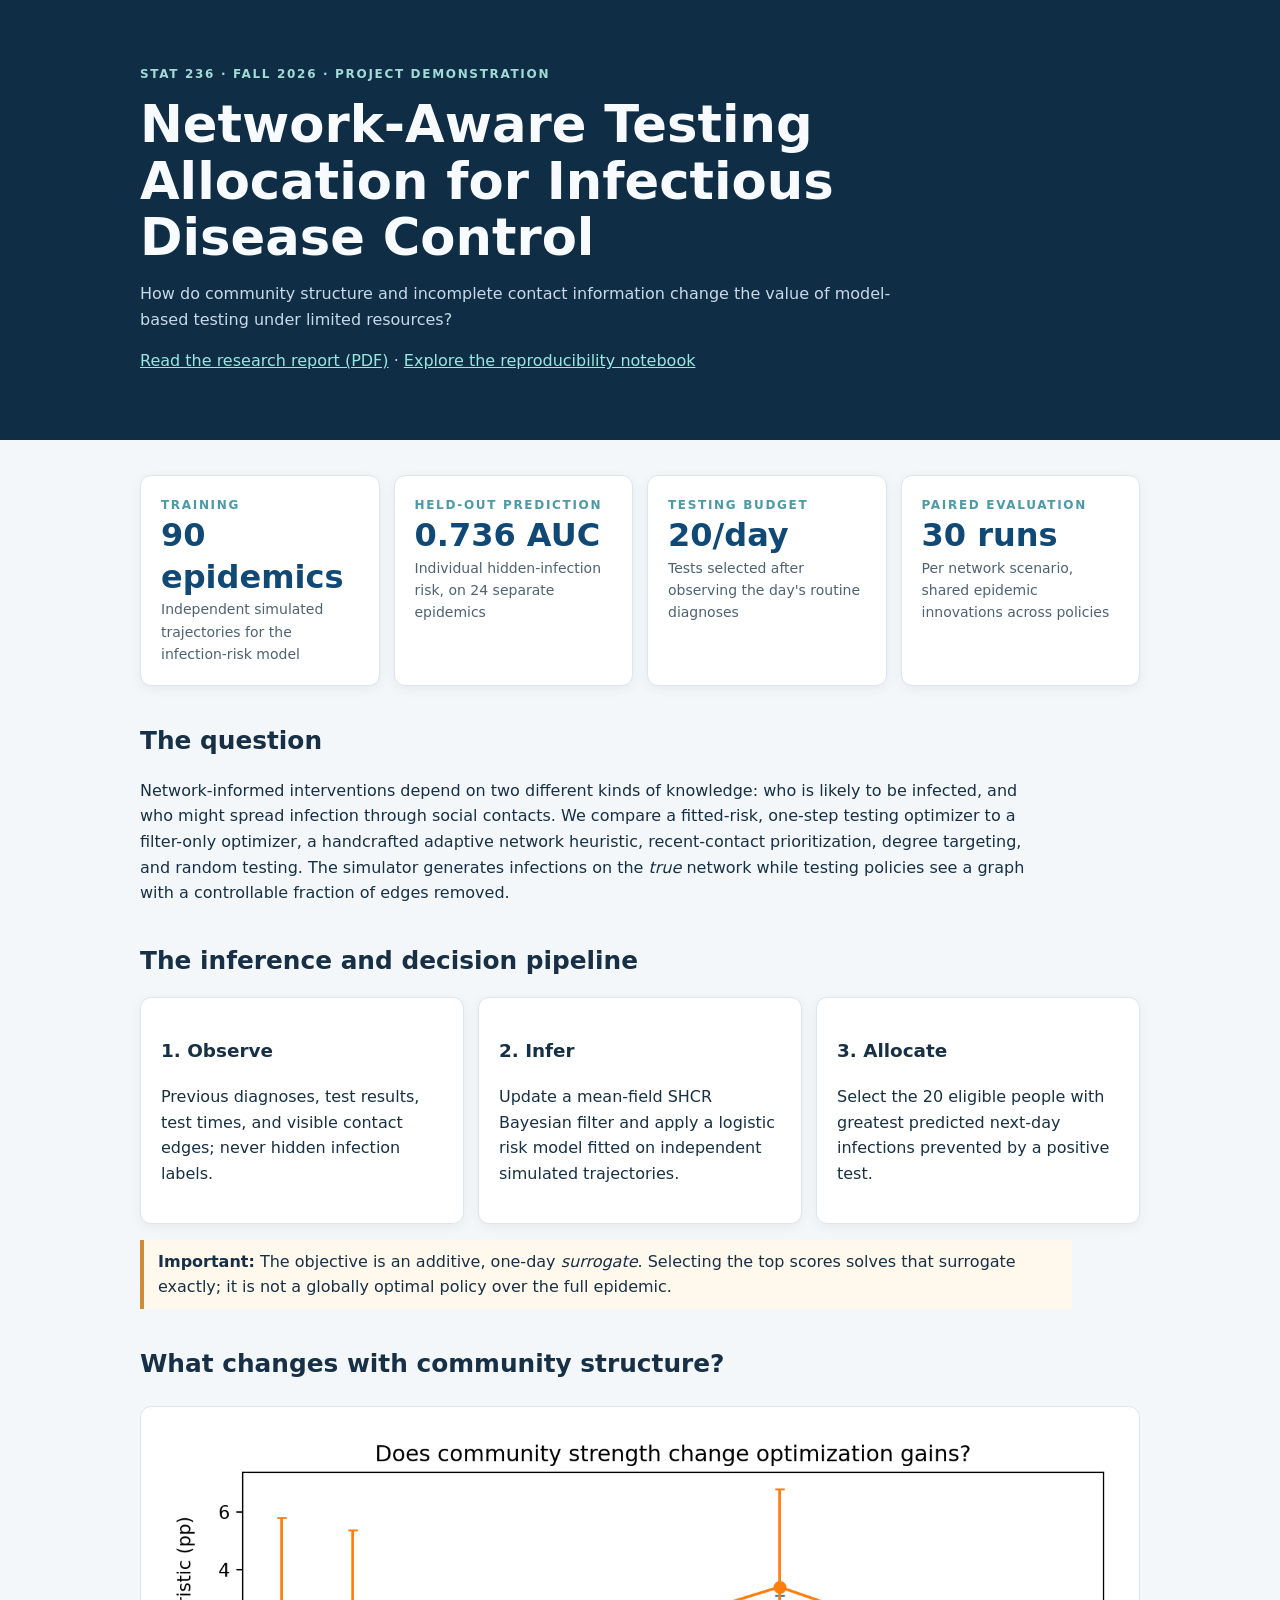
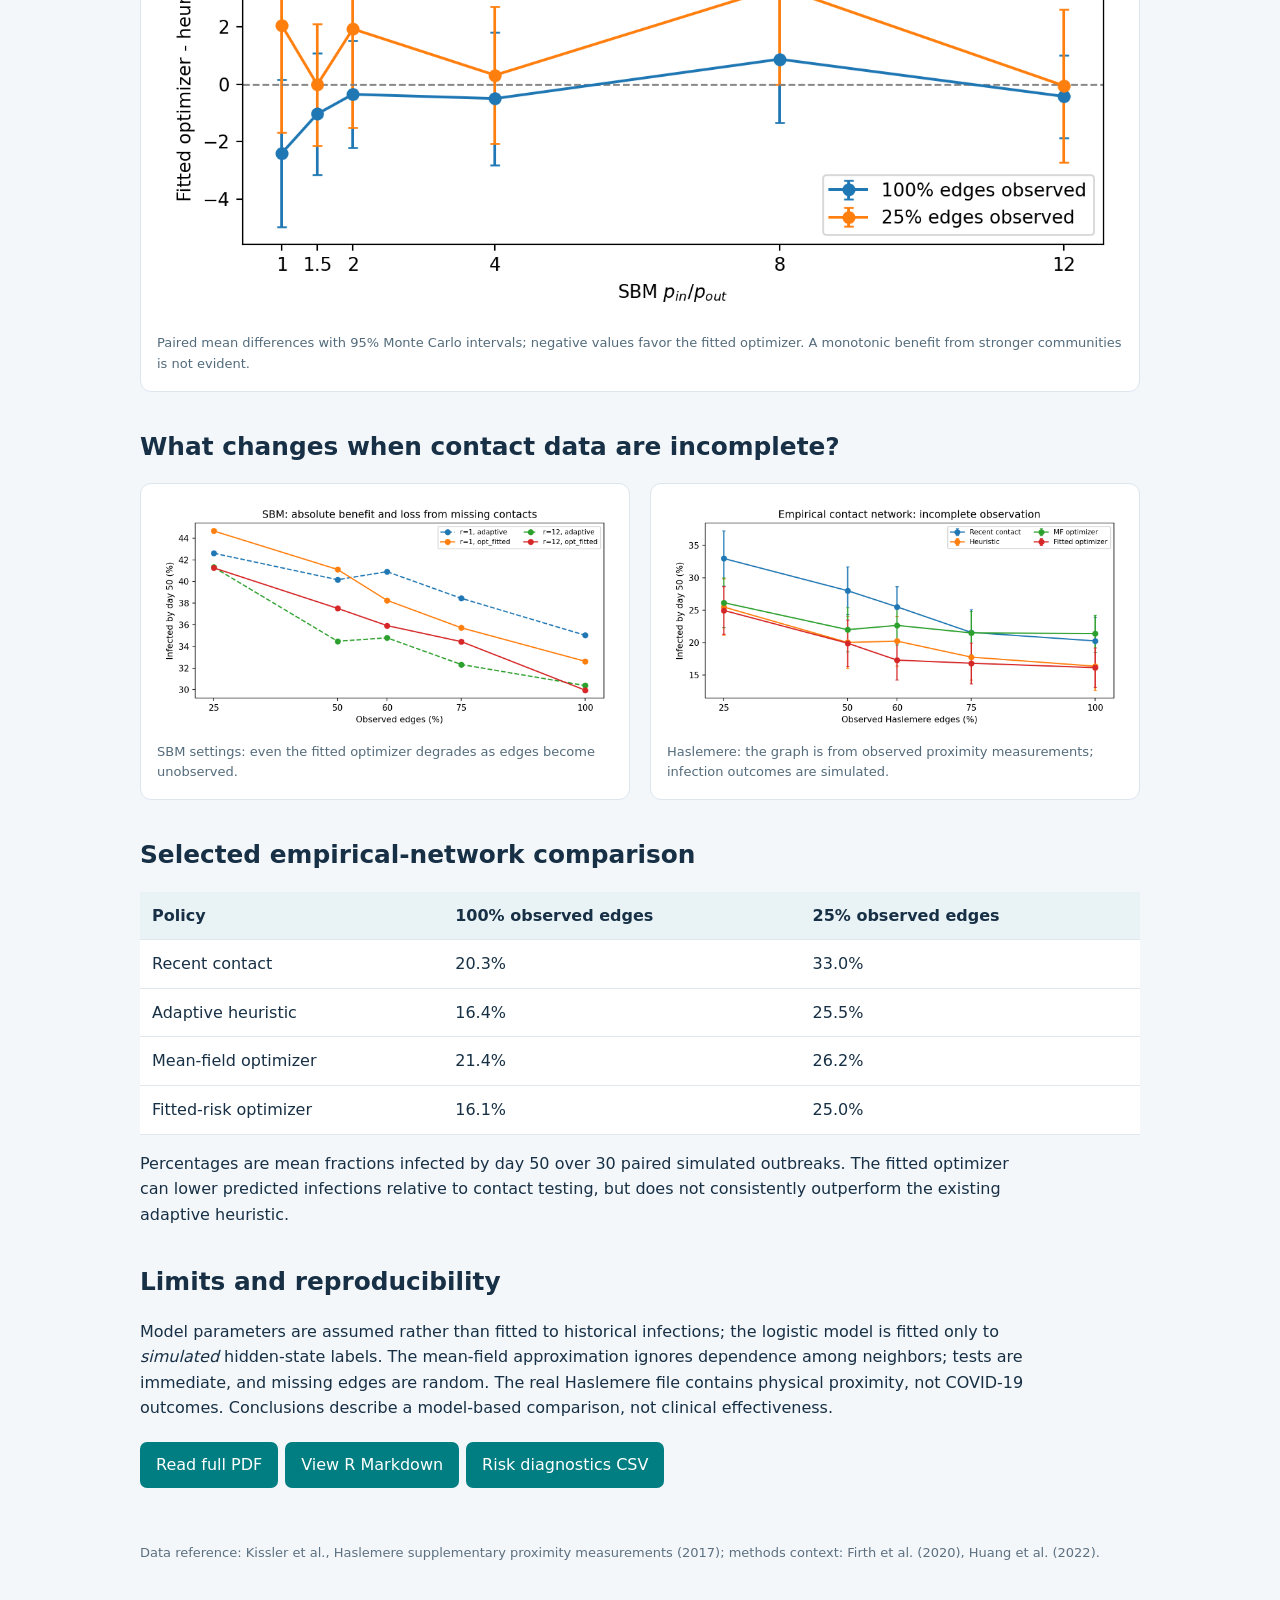
==== index.html @ b376960b "Add files via upload" ====
<!DOCTYPE html><html lang="en"><head><meta charset="utf-8"><meta name="viewport" content="width=device-width,initial-scale=1">
<title>STAT 236 · Network-Aware Testing Allocation</title>
<style>body{margin:0;background:#f4f7fa;color:#173045;font:16px/1.6 system-ui,-apple-system,Segoe UI,sans-serif}header{background:#102d46;color:#f7fbff;padding:65px max(5vw,24px) 50px}header .inner{max-width:1000px;margin:auto}header h1{font-size:clamp(2rem,4.5vw,3.2rem);line-height:1.1;max-width:850px;margin:12px 0}header p{max-width:760px;color:#c9d9e7}header a{color:#9ae7e0}.eyebrow{font-size:12px;letter-spacing:.14em;font-weight:700;text-transform:uppercase;color:#4b9aa6}header .eyebrow{color:#a0dbd5}main{max-width:1000px;margin:35px auto 80px;padding:0 22px}h2{margin-top:40px;font-size:1.55rem;line-height:1.24}h3{font-size:1.15rem}p{max-width:900px}.cards{display:grid;grid-template-columns:repeat(auto-fit,minmax(215px,1fr));gap:14px}.card{background:white;border:1px solid #dce6ef;border-radius:11px;padding:20px;box-shadow:0 3px 12px #152c4210}.num{font-size:2rem;font-weight:750;color:#104975;line-height:1.3}.label{color:#4e6272;font-size:14px}figure{margin:26px 0;padding:16px;background:white;border:1px solid #dce6ef;border-radius:11px}figure img{width:100%;height:auto;object-fit:contain}figcaption{font-size:13px;color:#536b7b}table{width:100%;border-collapse:collapse;background:white}th,td{padding:11px 12px;text-align:left;border-bottom:1px solid #e0e7ee}th{background:#e9f2f5}a.button{display:inline-block;text-decoration:none;background:#007e81;color:white;padding:10px 16px;border-radius:7px;margin:5px 7px 5px 0}.note{border-left:4px solid #d08b37;padding:9px 14px;background:#fff9ed}.grid{display:grid;grid-template-columns:repeat(auto-fit,minmax(330px,1fr));gap:20px}.grid figure{margin:0}.footer{margin-top:50px;color:#5c7080;font-size:13px}</style></head><body>
<header><div class="inner"><div class="eyebrow">STAT 236 · Fall 2026 · Project demonstration</div><h1>Network-Aware Testing Allocation for Infectious Disease Control</h1><p>How do community structure and incomplete contact information change the value of model-based testing under limited resources?</p><p><a href="report.pdf">Read the research report (PDF)</a> · <a href="analysis.Rmd">Explore the reproducibility notebook</a></p></div></header>
<main><div class="cards">
<div class="card"><div class="eyebrow">Training</div><div class="num">90 epidemics</div><div class="label">Independent simulated trajectories for the infection-risk model</div></div>
<div class="card"><div class="eyebrow">Held-out prediction</div><div class="num">0.736 AUC</div><div class="label">Individual hidden-infection risk, on 24 separate epidemics</div></div>
<div class="card"><div class="eyebrow">Testing budget</div><div class="num">20/day</div><div class="label">Tests selected after observing the day's routine diagnoses</div></div>
<div class="card"><div class="eyebrow">Paired evaluation</div><div class="num">30 runs</div><div class="label">Per network scenario, shared epidemic innovations across policies</div></div></div>
<section><h2>The question</h2><p>Network-informed interventions depend on two different kinds of knowledge: who is likely to be infected, and who might spread infection through social contacts. We compare a fitted-risk, one-step testing optimizer to a filter-only optimizer, a handcrafted adaptive network heuristic, recent-contact prioritization, degree targeting, and random testing. The simulator generates infections on the <em>true</em> network while testing policies see a graph with a controllable fraction of edges removed.</p></section>
<section><h2>The inference and decision pipeline</h2><div class="cards"><div class="card"><h3>1. Observe</h3><p>Previous diagnoses, test results, test times, and visible contact edges; never hidden infection labels.</p></div><div class="card"><h3>2. Infer</h3><p>Update a mean-field SHCR Bayesian filter and apply a logistic risk model fitted on independent simulated trajectories.</p></div><div class="card"><h3>3. Allocate</h3><p>Select the 20 eligible people with greatest predicted next-day infections prevented by a positive test.</p></div></div><p class="note"><strong>Important:</strong> The objective is an additive, one-day <em>surrogate</em>. Selecting the top scores solves that surrogate exactly; it is not a globally optimal policy over the full epidemic.</p></section>
<section><h2>What changes with community structure?</h2><figure><img src="figures/optimized_community.png" alt="Difference in infection rates between fitted optimization and adaptive heuristic across community ratios"><figcaption>Paired mean differences with 95% Monte Carlo intervals; negative values favor the fitted optimizer. A monotonic benefit from stronger communities is not evident.</figcaption></figure></section>
<section><h2>What changes when contact data are incomplete?</h2><div class="grid"><figure><img src="figures/optimized_sbm_visibility.png" alt="Effect of missing contacts on SBM testing policies"><figcaption>SBM settings: even the fitted optimizer degrades as edges become unobserved.</figcaption></figure><figure><img src="figures/optimized_haslemere_visibility.png" alt="Effect of missing contacts on Haslemere testing policies"><figcaption>Haslemere: the graph is from observed proximity measurements; infection outcomes are simulated.</figcaption></figure></div></section>
<section><h2>Selected empirical-network comparison</h2><table><thead><tr><th>Policy</th><th>100% observed edges</th><th>25% observed edges</th></tr></thead><tbody>
<tr><td>Recent contact</td><td>20.3%</td><td>33.0%</td></tr><tr><td>Adaptive heuristic</td><td>16.4%</td><td>25.5%</td></tr><tr><td>Mean-field optimizer</td><td>21.4%</td><td>26.2%</td></tr><tr><td>Fitted-risk optimizer</td><td>16.1%</td><td>25.0%</td></tr></tbody></table>
<p>Percentages are mean fractions infected by day 50 over 30 paired simulated outbreaks. The fitted optimizer can lower predicted infections relative to contact testing, but does not consistently outperform the existing adaptive heuristic.</p></section>
<section><h2>Limits and reproducibility</h2><p>Model parameters are assumed rather than fitted to historical infections; the logistic model is fitted only to <em>simulated</em> hidden-state labels. The mean-field approximation ignores dependence among neighbors; tests are immediate, and missing edges are random. The real Haslemere file contains physical proximity, not COVID-19 outcomes. Conclusions describe a model-based comparison, not clinical effectiveness.</p><a class="button" href="report.pdf">Read full PDF</a><a class="button" href="analysis.Rmd">View R Markdown</a><a class="button" href="results/risk_model_diagnostics.csv">Risk diagnostics CSV</a></section>
<div class="footer">Data reference: Kissler et al., Haslemere supplementary proximity measurements (2017); methods context: Firth et al. (2020), Huang et al. (2022). </div></main></body></html>
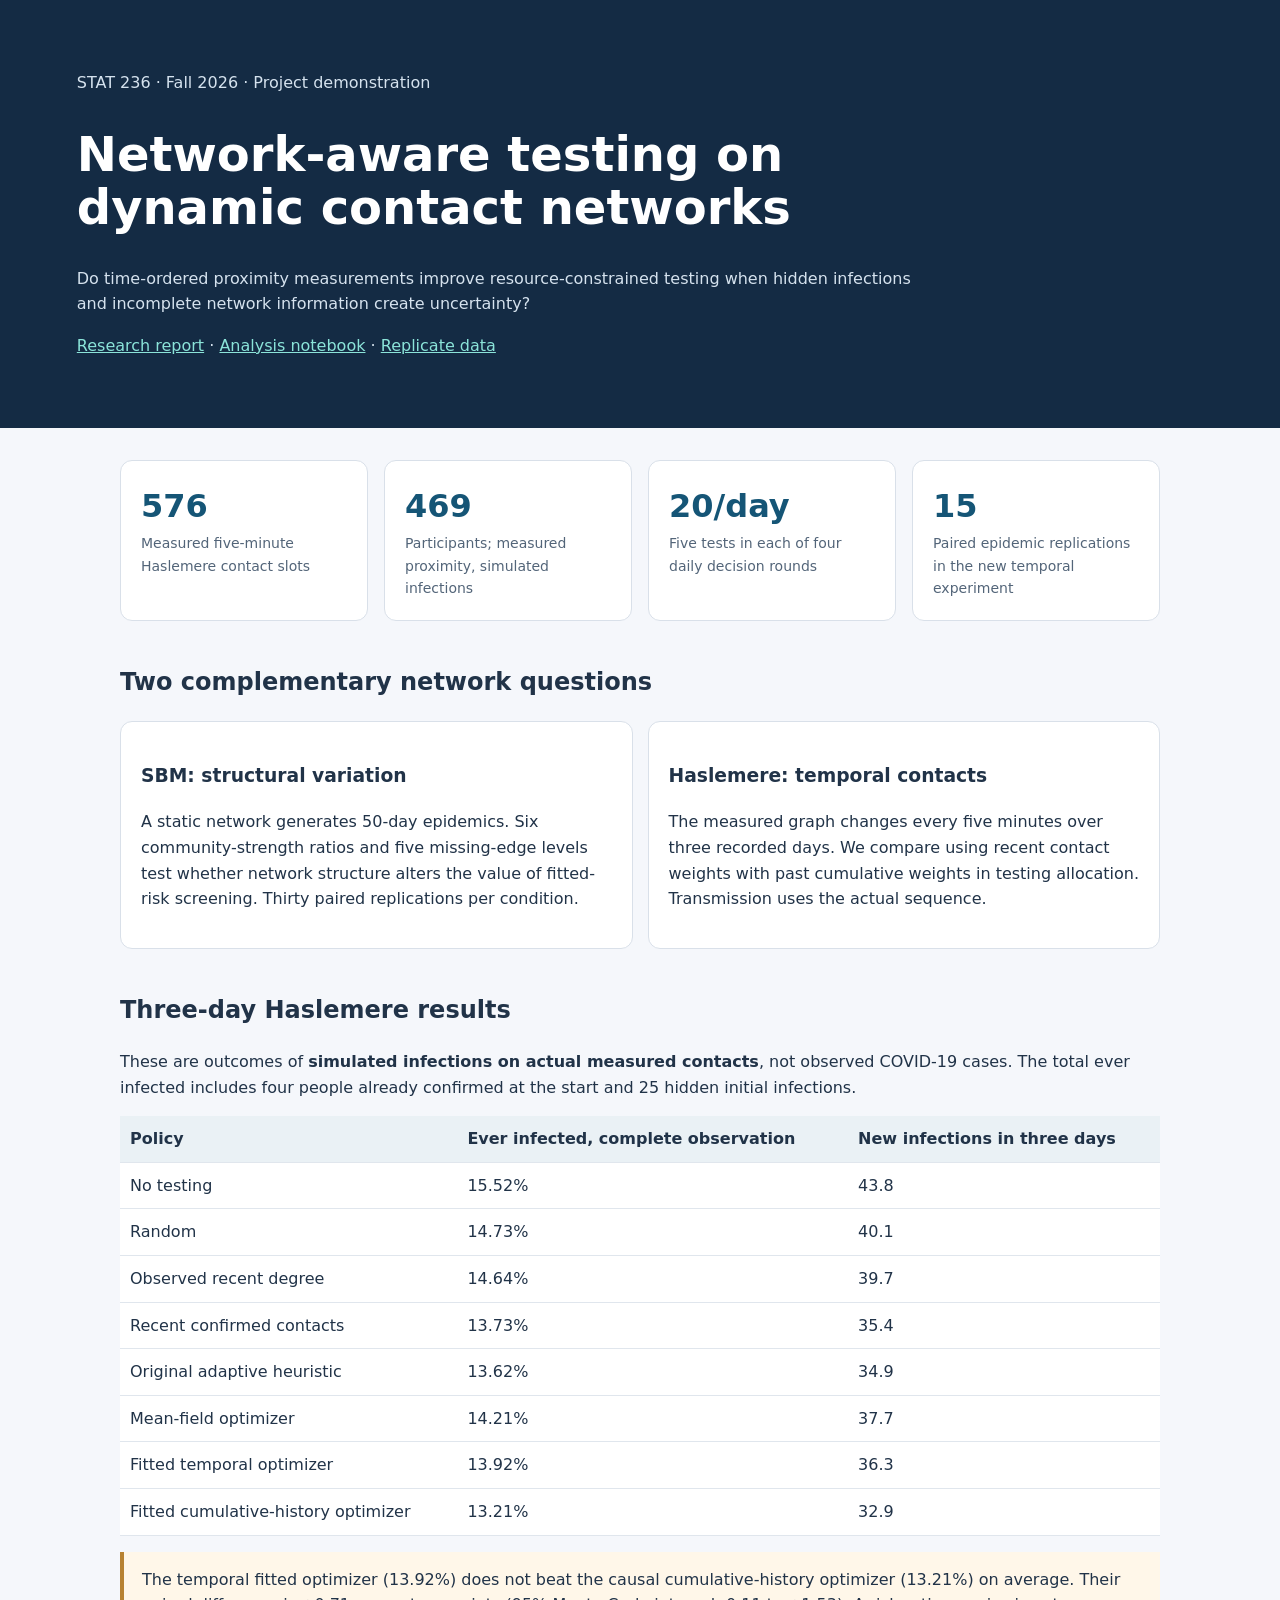
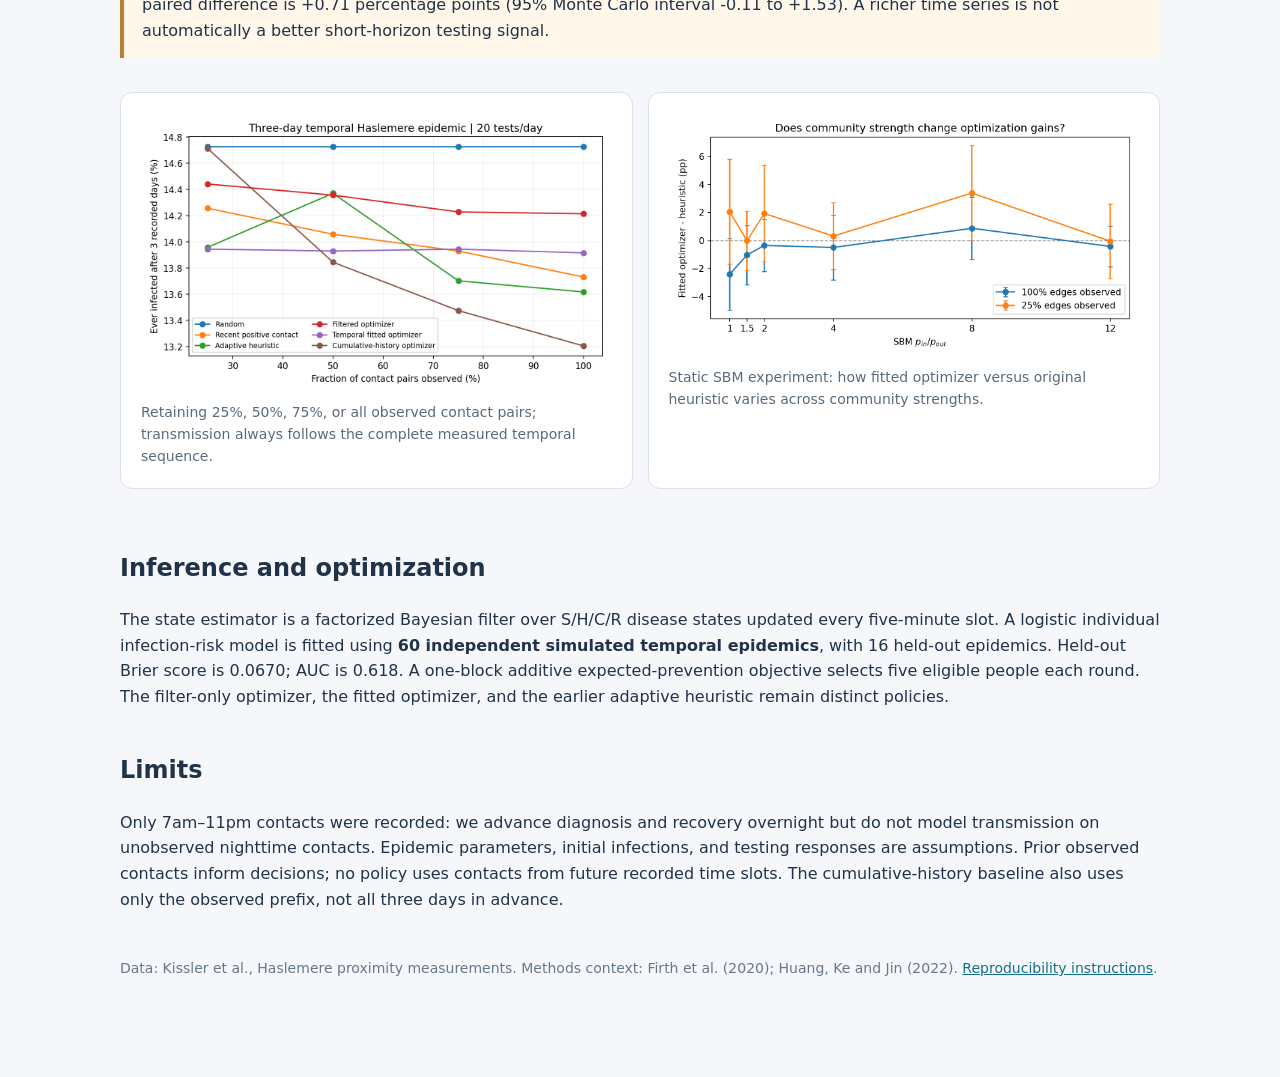
==== commit 896d1cab: "updated version" ====
--- a/index.html
+++ b/index.html
@@ -1,18 +1,11 @@
-<!DOCTYPE html><html lang="en"><head><meta charset="utf-8"><meta name="viewport" content="width=device-width,initial-scale=1">
-<title>STAT 236 · Network-Aware Testing Allocation</title>
-<style>body{margin:0;background:#f4f7fa;color:#173045;font:16px/1.6 system-ui,-apple-system,Segoe UI,sans-serif}header{background:#102d46;color:#f7fbff;padding:65px max(5vw,24px) 50px}header .inner{max-width:1000px;margin:auto}header h1{font-size:clamp(2rem,4.5vw,3.2rem);line-height:1.1;max-width:850px;margin:12px 0}header p{max-width:760px;color:#c9d9e7}header a{color:#9ae7e0}.eyebrow{font-size:12px;letter-spacing:.14em;font-weight:700;text-transform:uppercase;color:#4b9aa6}header .eyebrow{color:#a0dbd5}main{max-width:1000px;margin:35px auto 80px;padding:0 22px}h2{margin-top:40px;font-size:1.55rem;line-height:1.24}h3{font-size:1.15rem}p{max-width:900px}.cards{display:grid;grid-template-columns:repeat(auto-fit,minmax(215px,1fr));gap:14px}.card{background:white;border:1px solid #dce6ef;border-radius:11px;padding:20px;box-shadow:0 3px 12px #152c4210}.num{font-size:2rem;font-weight:750;color:#104975;line-height:1.3}.label{color:#4e6272;font-size:14px}figure{margin:26px 0;padding:16px;background:white;border:1px solid #dce6ef;border-radius:11px}figure img{width:100%;height:auto;object-fit:contain}figcaption{font-size:13px;color:#536b7b}table{width:100%;border-collapse:collapse;background:white}th,td{padding:11px 12px;text-align:left;border-bottom:1px solid #e0e7ee}th{background:#e9f2f5}a.button{display:inline-block;text-decoration:none;background:#007e81;color:white;padding:10px 16px;border-radius:7px;margin:5px 7px 5px 0}.note{border-left:4px solid #d08b37;padding:9px 14px;background:#fff9ed}.grid{display:grid;grid-template-columns:repeat(auto-fit,minmax(330px,1fr));gap:20px}.grid figure{margin:0}.footer{margin-top:50px;color:#5c7080;font-size:13px}</style></head><body>
-<header><div class="inner"><div class="eyebrow">STAT 236 · Fall 2026 · Project demonstration</div><h1>Network-Aware Testing Allocation for Infectious Disease Control</h1><p>How do community structure and incomplete contact information change the value of model-based testing under limited resources?</p><p><a href="report.pdf">Read the research report (PDF)</a> · <a href="analysis.Rmd">Explore the reproducibility notebook</a></p></div></header>
-<main><div class="cards">
-<div class="card"><div class="eyebrow">Training</div><div class="num">90 epidemics</div><div class="label">Independent simulated trajectories for the infection-risk model</div></div>
-<div class="card"><div class="eyebrow">Held-out prediction</div><div class="num">0.736 AUC</div><div class="label">Individual hidden-infection risk, on 24 separate epidemics</div></div>
-<div class="card"><div class="eyebrow">Testing budget</div><div class="num">20/day</div><div class="label">Tests selected after observing the day's routine diagnoses</div></div>
-<div class="card"><div class="eyebrow">Paired evaluation</div><div class="num">30 runs</div><div class="label">Per network scenario, shared epidemic innovations across policies</div></div></div>
-<section><h2>The question</h2><p>Network-informed interventions depend on two different kinds of knowledge: who is likely to be infected, and who might spread infection through social contacts. We compare a fitted-risk, one-step testing optimizer to a filter-only optimizer, a handcrafted adaptive network heuristic, recent-contact prioritization, degree targeting, and random testing. The simulator generates infections on the <em>true</em> network while testing policies see a graph with a controllable fraction of edges removed.</p></section>
-<section><h2>The inference and decision pipeline</h2><div class="cards"><div class="card"><h3>1. Observe</h3><p>Previous diagnoses, test results, test times, and visible contact edges; never hidden infection labels.</p></div><div class="card"><h3>2. Infer</h3><p>Update a mean-field SHCR Bayesian filter and apply a logistic risk model fitted on independent simulated trajectories.</p></div><div class="card"><h3>3. Allocate</h3><p>Select the 20 eligible people with greatest predicted next-day infections prevented by a positive test.</p></div></div><p class="note"><strong>Important:</strong> The objective is an additive, one-day <em>surrogate</em>. Selecting the top scores solves that surrogate exactly; it is not a globally optimal policy over the full epidemic.</p></section>
-<section><h2>What changes with community structure?</h2><figure><img src="figures/optimized_community.png" alt="Difference in infection rates between fitted optimization and adaptive heuristic across community ratios"><figcaption>Paired mean differences with 95% Monte Carlo intervals; negative values favor the fitted optimizer. A monotonic benefit from stronger communities is not evident.</figcaption></figure></section>
-<section><h2>What changes when contact data are incomplete?</h2><div class="grid"><figure><img src="figures/optimized_sbm_visibility.png" alt="Effect of missing contacts on SBM testing policies"><figcaption>SBM settings: even the fitted optimizer degrades as edges become unobserved.</figcaption></figure><figure><img src="figures/optimized_haslemere_visibility.png" alt="Effect of missing contacts on Haslemere testing policies"><figcaption>Haslemere: the graph is from observed proximity measurements; infection outcomes are simulated.</figcaption></figure></div></section>
-<section><h2>Selected empirical-network comparison</h2><table><thead><tr><th>Policy</th><th>100% observed edges</th><th>25% observed edges</th></tr></thead><tbody>
-<tr><td>Recent contact</td><td>20.3%</td><td>33.0%</td></tr><tr><td>Adaptive heuristic</td><td>16.4%</td><td>25.5%</td></tr><tr><td>Mean-field optimizer</td><td>21.4%</td><td>26.2%</td></tr><tr><td>Fitted-risk optimizer</td><td>16.1%</td><td>25.0%</td></tr></tbody></table>
-<p>Percentages are mean fractions infected by day 50 over 30 paired simulated outbreaks. The fitted optimizer can lower predicted infections relative to contact testing, but does not consistently outperform the existing adaptive heuristic.</p></section>
-<section><h2>Limits and reproducibility</h2><p>Model parameters are assumed rather than fitted to historical infections; the logistic model is fitted only to <em>simulated</em> hidden-state labels. The mean-field approximation ignores dependence among neighbors; tests are immediate, and missing edges are random. The real Haslemere file contains physical proximity, not COVID-19 outcomes. Conclusions describe a model-based comparison, not clinical effectiveness.</p><a class="button" href="report.pdf">Read full PDF</a><a class="button" href="analysis.Rmd">View R Markdown</a><a class="button" href="results/risk_model_diagnostics.csv">Risk diagnostics CSV</a></section>
-<div class="footer">Data reference: Kissler et al., Haslemere supplementary proximity measurements (2017); methods context: Firth et al. (2020), Huang et al. (2022). </div></main></body></html>+<!DOCTYPE html><html lang="en"><head><meta charset="utf-8"><meta name="viewport" content="width=device-width, initial-scale=1"><title>STAT 236 | Temporal network testing</title>
+<style>body{margin:0;color:#213348;background:#f5f7fb;font:16px/1.6 system-ui,sans-serif}header{background:#142b44;color:white;padding:54px 6vw}header h1{max-width:950px;font-size:clamp(2rem,4vw,3rem);line-height:1.1}header p{max-width:850px;color:#d5e2ee}main{max-width:1040px;margin:32px auto;padding:0 24px 65px}a{color:#136e88}header a{color:#8be4d9}.cards{display:grid;grid-template-columns:repeat(auto-fit,minmax(200px,1fr));gap:16px}.card,figure,section.panel{background:white;padding:20px;border:1px solid #d9e0e9;border-radius:12px}.num{font-size:2rem;font-weight:750;color:#155576}.sub{color:#536579;font-size:14px}h2{margin-top:42px}figure{margin:18px 0}img{width:100%;height:auto}figcaption{color:#586b7c;font-size:14px}table{border-collapse:collapse;background:white;width:100%}th,td{padding:10px;border-bottom:1px solid #e0e6ed;text-align:left}th{background:#eaf1f5}.grid{display:grid;grid-template-columns:repeat(auto-fit,minmax(300px,1fr));gap:15px}.note{padding:15px 18px;background:#fff7e9;border-left:4px solid #b78232}footer{margin-top:45px;font-size:14px;color:#65788a}</style></head><body>
+<header><p>STAT 236 · Fall 2026 · Project demonstration</p><h1>Network-aware testing on dynamic contact networks</h1><p>Do time-ordered proximity measurements improve resource-constrained testing when hidden infections and incomplete network information create uncertainty?</p><p><a href="report.pdf">Research report</a> · <a href="analysis.Rmd">Analysis notebook</a> · <a href="results/temporal_haslemere_replicates.csv">Replicate data</a></p></header>
+<main><div class="cards"><div class="card"><div class="num">576</div><div class="sub">Measured five-minute Haslemere contact slots</div></div><div class="card"><div class="num">469</div><div class="sub">Participants; measured proximity, simulated infections</div></div><div class="card"><div class="num">20/day</div><div class="sub">Five tests in each of four daily decision rounds</div></div><div class="card"><div class="num">15</div><div class="sub">Paired epidemic replications in the new temporal experiment</div></div></div>
+<h2>Two complementary network questions</h2><div class="grid"><section class="panel"><h3>SBM: structural variation</h3><p>A static network generates 50-day epidemics. Six community-strength ratios and five missing-edge levels test whether network structure alters the value of fitted-risk screening. Thirty paired replications per condition.</p></section><section class="panel"><h3>Haslemere: temporal contacts</h3><p>The measured graph changes every five minutes over three recorded days. We compare using recent contact weights with past cumulative weights in testing allocation. Transmission uses the actual sequence.</p></section></div>
+<h2>Three-day Haslemere results</h2><p>These are outcomes of <strong>simulated infections on actual measured contacts</strong>, not observed COVID-19 cases. The total ever infected includes four people already confirmed at the start and 25 hidden initial infections.</p><table><thead><tr><th>Policy</th><th>Ever infected, complete observation</th><th>New infections in three days</th></tr></thead><tbody><tr><td>No testing</td><td>15.52%</td><td>43.8</td></tr><tr><td>Random</td><td>14.73%</td><td>40.1</td></tr><tr><td>Observed recent degree</td><td>14.64%</td><td>39.7</td></tr><tr><td>Recent confirmed contacts</td><td>13.73%</td><td>35.4</td></tr><tr><td>Original adaptive heuristic</td><td>13.62%</td><td>34.9</td></tr><tr><td>Mean-field optimizer</td><td>14.21%</td><td>37.7</td></tr><tr><td>Fitted temporal optimizer</td><td>13.92%</td><td>36.3</td></tr><tr><td>Fitted cumulative-history optimizer</td><td>13.21%</td><td>32.9</td></tr></tbody></table>
+<p class="note">The temporal fitted optimizer (13.92%) does not beat the causal cumulative-history optimizer (13.21%) on average. Their paired difference is +0.71 percentage points (95% Monte Carlo interval -0.11 to +1.53). A richer time series is not automatically a better short-horizon testing signal.</p>
+<div class="grid"><figure><img src="figures/temporal_haslemere_visibility.png" alt="Temporal policy curves under incomplete contact visibility"><figcaption>Retaining 25%, 50%, 75%, or all observed contact pairs; transmission always follows the complete measured temporal sequence.</figcaption></figure><figure><img src="figures/optimized_community.png" alt="SBM community-strength interaction plot"><figcaption>Static SBM experiment: how fitted optimizer versus original heuristic varies across community strengths.</figcaption></figure></div>
+<h2>Inference and optimization</h2><p>The state estimator is a factorized Bayesian filter over S/H/C/R disease states updated every five-minute slot. A logistic individual infection-risk model is fitted using <strong>60 independent simulated temporal epidemics</strong>, with 16 held-out epidemics. Held-out Brier score is 0.0670; AUC is 0.618. A one-block additive expected-prevention objective selects five eligible people each round. The filter-only optimizer, the fitted optimizer, and the earlier adaptive heuristic remain distinct policies.</p>
+<h2>Limits</h2><p>Only 7am–11pm contacts were recorded: we advance diagnosis and recovery overnight but do not model transmission on unobserved nighttime contacts. Epidemic parameters, initial infections, and testing responses are assumptions. Prior observed contacts inform decisions; no policy uses contacts from future recorded time slots. The cumulative-history baseline also uses only the observed prefix, not all three days in advance.</p>
+<footer>Data: Kissler et al., Haslemere proximity measurements. Methods context: Firth et al. (2020); Huang, Ke and Jin (2022). <a href="README.md">Reproducibility instructions</a>.</footer></main></body></html>
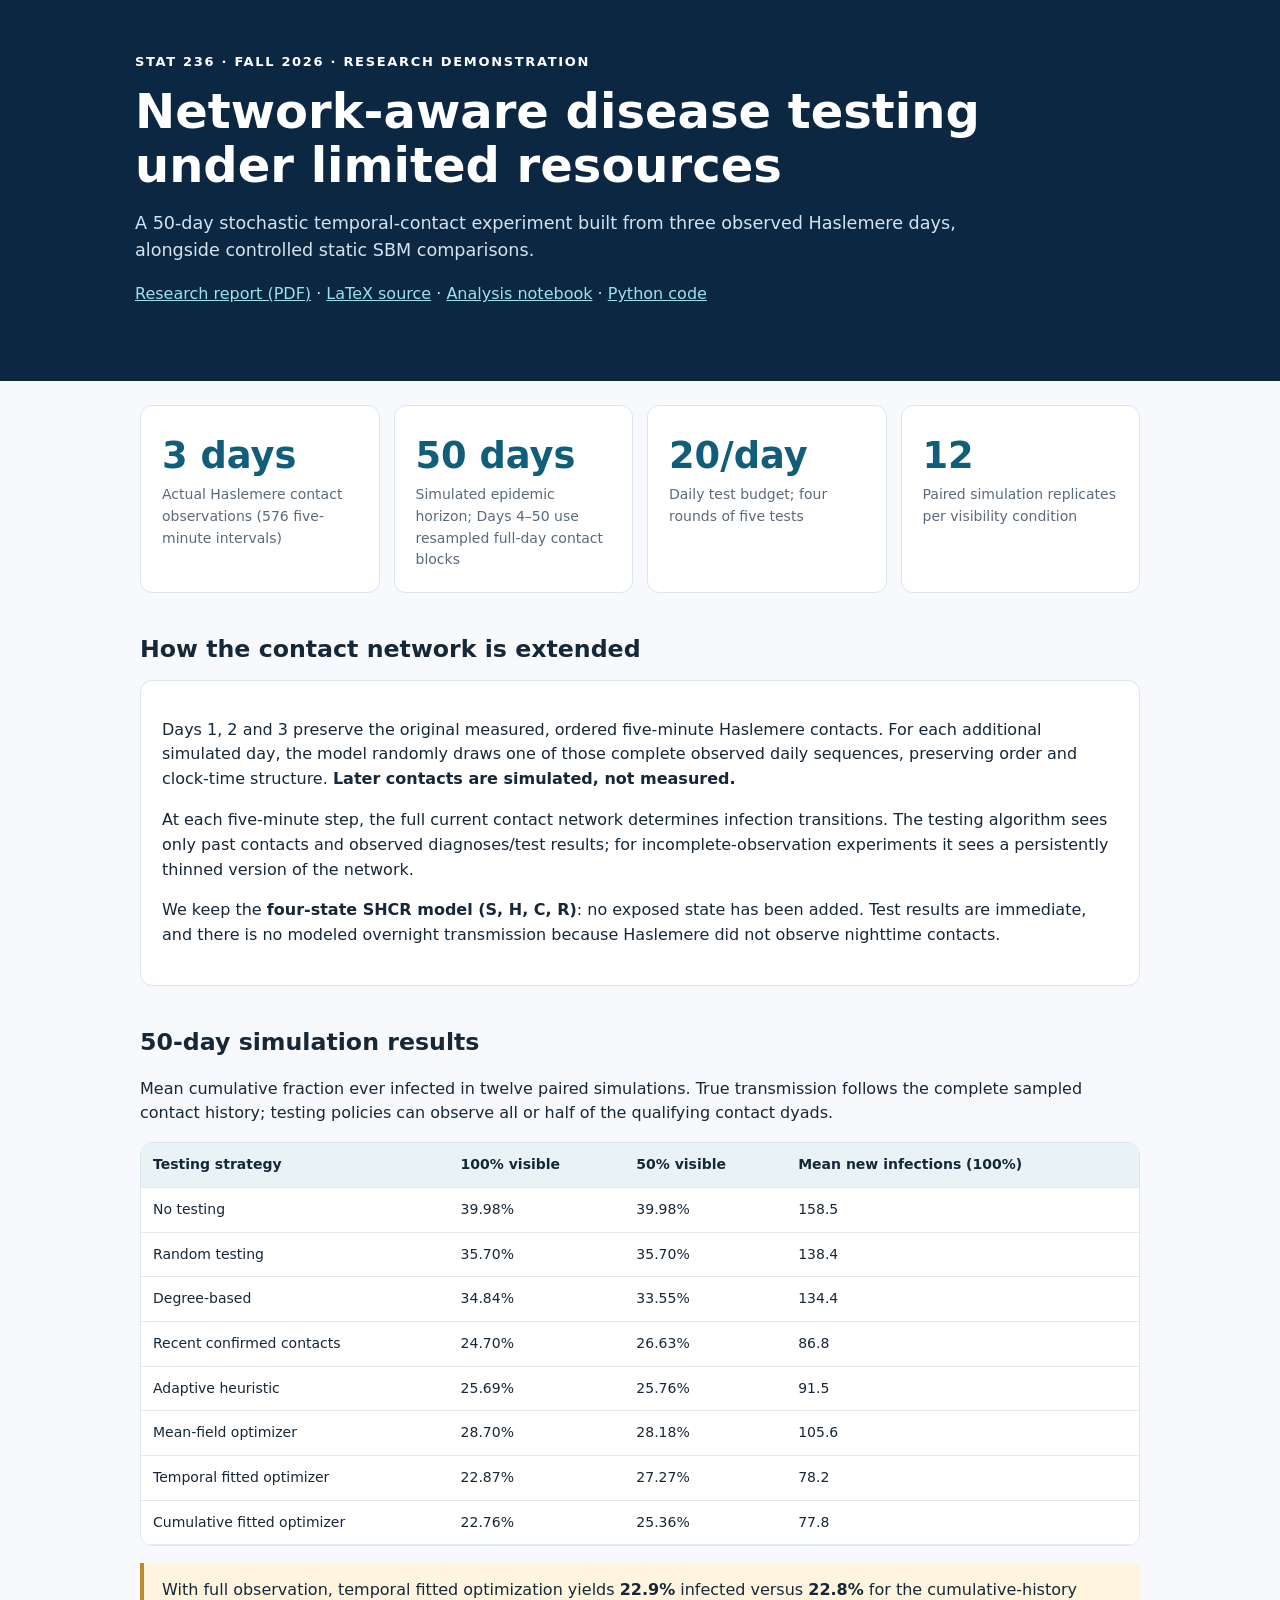
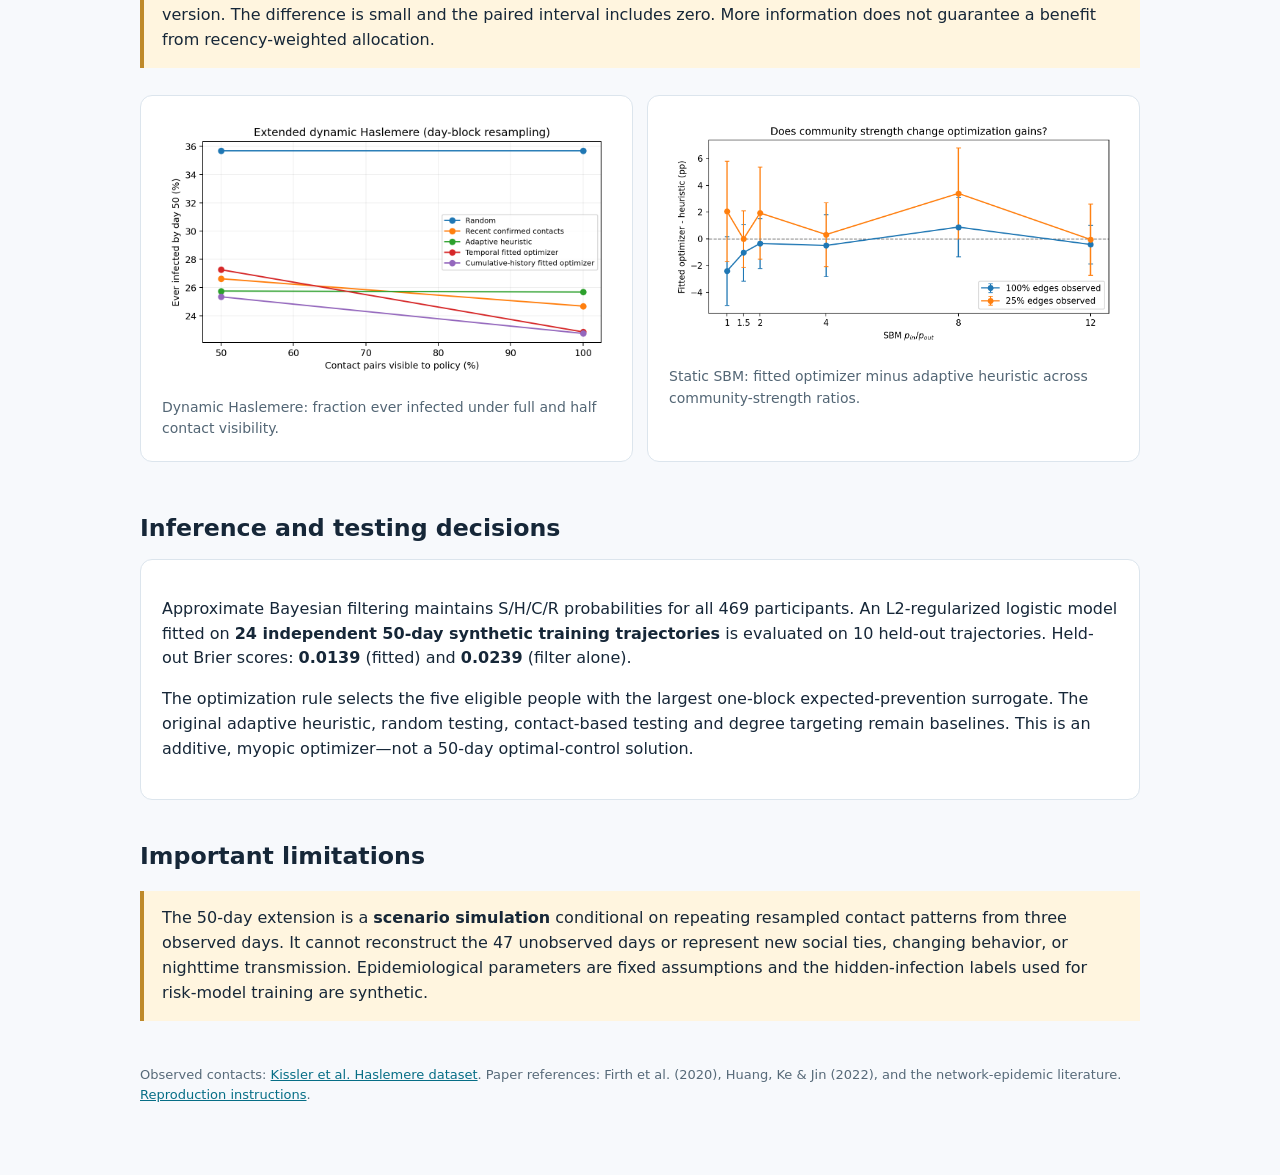
==== commit 1f2fa356: "updated to simulate days 4-50" ====
--- a/index.html
+++ b/index.html
@@ -1,11 +1,18 @@
-<!DOCTYPE html><html lang="en"><head><meta charset="utf-8"><meta name="viewport" content="width=device-width, initial-scale=1"><title>STAT 236 | Temporal network testing</title>
-<style>body{margin:0;color:#213348;background:#f5f7fb;font:16px/1.6 system-ui,sans-serif}header{background:#142b44;color:white;padding:54px 6vw}header h1{max-width:950px;font-size:clamp(2rem,4vw,3rem);line-height:1.1}header p{max-width:850px;color:#d5e2ee}main{max-width:1040px;margin:32px auto;padding:0 24px 65px}a{color:#136e88}header a{color:#8be4d9}.cards{display:grid;grid-template-columns:repeat(auto-fit,minmax(200px,1fr));gap:16px}.card,figure,section.panel{background:white;padding:20px;border:1px solid #d9e0e9;border-radius:12px}.num{font-size:2rem;font-weight:750;color:#155576}.sub{color:#536579;font-size:14px}h2{margin-top:42px}figure{margin:18px 0}img{width:100%;height:auto}figcaption{color:#586b7c;font-size:14px}table{border-collapse:collapse;background:white;width:100%}th,td{padding:10px;border-bottom:1px solid #e0e6ed;text-align:left}th{background:#eaf1f5}.grid{display:grid;grid-template-columns:repeat(auto-fit,minmax(300px,1fr));gap:15px}.note{padding:15px 18px;background:#fff7e9;border-left:4px solid #b78232}footer{margin-top:45px;font-size:14px;color:#65788a}</style></head><body>
-<header><p>STAT 236 · Fall 2026 · Project demonstration</p><h1>Network-aware testing on dynamic contact networks</h1><p>Do time-ordered proximity measurements improve resource-constrained testing when hidden infections and incomplete network information create uncertainty?</p><p><a href="report.pdf">Research report</a> · <a href="analysis.Rmd">Analysis notebook</a> · <a href="results/temporal_haslemere_replicates.csv">Replicate data</a></p></header>
-<main><div class="cards"><div class="card"><div class="num">576</div><div class="sub">Measured five-minute Haslemere contact slots</div></div><div class="card"><div class="num">469</div><div class="sub">Participants; measured proximity, simulated infections</div></div><div class="card"><div class="num">20/day</div><div class="sub">Five tests in each of four daily decision rounds</div></div><div class="card"><div class="num">15</div><div class="sub">Paired epidemic replications in the new temporal experiment</div></div></div>
-<h2>Two complementary network questions</h2><div class="grid"><section class="panel"><h3>SBM: structural variation</h3><p>A static network generates 50-day epidemics. Six community-strength ratios and five missing-edge levels test whether network structure alters the value of fitted-risk screening. Thirty paired replications per condition.</p></section><section class="panel"><h3>Haslemere: temporal contacts</h3><p>The measured graph changes every five minutes over three recorded days. We compare using recent contact weights with past cumulative weights in testing allocation. Transmission uses the actual sequence.</p></section></div>
-<h2>Three-day Haslemere results</h2><p>These are outcomes of <strong>simulated infections on actual measured contacts</strong>, not observed COVID-19 cases. The total ever infected includes four people already confirmed at the start and 25 hidden initial infections.</p><table><thead><tr><th>Policy</th><th>Ever infected, complete observation</th><th>New infections in three days</th></tr></thead><tbody><tr><td>No testing</td><td>15.52%</td><td>43.8</td></tr><tr><td>Random</td><td>14.73%</td><td>40.1</td></tr><tr><td>Observed recent degree</td><td>14.64%</td><td>39.7</td></tr><tr><td>Recent confirmed contacts</td><td>13.73%</td><td>35.4</td></tr><tr><td>Original adaptive heuristic</td><td>13.62%</td><td>34.9</td></tr><tr><td>Mean-field optimizer</td><td>14.21%</td><td>37.7</td></tr><tr><td>Fitted temporal optimizer</td><td>13.92%</td><td>36.3</td></tr><tr><td>Fitted cumulative-history optimizer</td><td>13.21%</td><td>32.9</td></tr></tbody></table>
-<p class="note">The temporal fitted optimizer (13.92%) does not beat the causal cumulative-history optimizer (13.21%) on average. Their paired difference is +0.71 percentage points (95% Monte Carlo interval -0.11 to +1.53). A richer time series is not automatically a better short-horizon testing signal.</p>
-<div class="grid"><figure><img src="figures/temporal_haslemere_visibility.png" alt="Temporal policy curves under incomplete contact visibility"><figcaption>Retaining 25%, 50%, 75%, or all observed contact pairs; transmission always follows the complete measured temporal sequence.</figcaption></figure><figure><img src="figures/optimized_community.png" alt="SBM community-strength interaction plot"><figcaption>Static SBM experiment: how fitted optimizer versus original heuristic varies across community strengths.</figcaption></figure></div>
-<h2>Inference and optimization</h2><p>The state estimator is a factorized Bayesian filter over S/H/C/R disease states updated every five-minute slot. A logistic individual infection-risk model is fitted using <strong>60 independent simulated temporal epidemics</strong>, with 16 held-out epidemics. Held-out Brier score is 0.0670; AUC is 0.618. A one-block additive expected-prevention objective selects five eligible people each round. The filter-only optimizer, the fitted optimizer, and the earlier adaptive heuristic remain distinct policies.</p>
-<h2>Limits</h2><p>Only 7am–11pm contacts were recorded: we advance diagnosis and recovery overnight but do not model transmission on unobserved nighttime contacts. Epidemic parameters, initial infections, and testing responses are assumptions. Prior observed contacts inform decisions; no policy uses contacts from future recorded time slots. The cumulative-history baseline also uses only the observed prefix, not all three days in advance.</p>
-<footer>Data: Kissler et al., Haslemere proximity measurements. Methods context: Firth et al. (2020); Huang, Ke and Jin (2022). <a href="README.md">Reproducibility instructions</a>.</footer></main></body></html>+<!doctype html><html lang="en"><head><meta charset="utf-8"><meta name="viewport" content="width=device-width,initial-scale=1"><title>Network-aware testing | STAT 236</title>
+<style>body{margin:0;background:#f7f9fc;color:#162738;font:16px/1.55 system-ui,-apple-system,sans-serif}header{background:#0c2742;color:#fff;padding:52px max(26px,calc((100vw - 1010px)/2)) 58px}h1{font-size:clamp(2rem,4vw,3rem);line-height:1.13;max-width:950px;margin:12px 0}header p{max-width:850px;color:#d4e3f2}main{max-width:1000px;margin:auto;padding:24px 24px 70px}a{color:#066e86}header a{color:#9be2ee}.eyebrow{font-size:13px;text-transform:uppercase;letter-spacing:.13em;font-weight:650}h2{margin:38px 0 12px;font-size:1.48rem}.grid{display:grid;grid-template-columns:repeat(auto-fit,minmax(205px,1fr));gap:14px}.card,.panel,figure{background:#fff;border:1px solid #dce5ed;border-radius:12px;padding:21px}.num{font-size:2.3rem;font-weight:800;color:#115e7b}.hint{color:#5a6a7a;font-size:14px}.lead{font-size:1.1rem}table{border-collapse:collapse;width:100%;background:white;font-size:14px}td,th{padding:11px 12px;border-bottom:1px solid #e4ebf0;text-align:left}th{background:#e9f3f6}.scroll{overflow-x:auto;border-radius:12px;border:1px solid #dce5ed}img{width:100%;max-height:440px;object-fit:contain}figcaption{color:#536675;font-size:14px;margin-top:8px}figure{margin:10px 0}.note{border-left:4px solid #be892a;background:#fff5df;padding:15px 18px;margin:17px 0}footer{margin-top:44px;color:#576a79;font-size:13px}</style></head><body>
+<header><div class="eyebrow">STAT 236 · Fall 2026 · Research demonstration</div><h1>Network-aware disease testing under limited resources</h1><p class="lead">A 50-day stochastic temporal-contact experiment built from three observed Haslemere days, alongside controlled static SBM comparisons.</p><p><a href="report.pdf">Research report (PDF)</a> · <a href="report.tex">LaTeX source</a> · <a href="analysis.Rmd">Analysis notebook</a> · <a href="extended_temporal_haslemere.py">Python code</a></p></header>
+<main><div class="grid"><section class="card"><div class="num">3 days</div><div class="hint">Actual Haslemere contact observations (576 five-minute intervals)</div></section><section class="card"><div class="num">50 days</div><div class="hint">Simulated epidemic horizon; Days 4–50 use resampled full-day contact blocks</div></section><section class="card"><div class="num">20/day</div><div class="hint">Daily test budget; four rounds of five tests</div></section><section class="card"><div class="num">12</div><div class="hint">Paired simulation replicates per visibility condition</div></section></div>
+<h2>How the contact network is extended</h2><div class="panel"><p>Days 1, 2 and 3 preserve the original measured, ordered five-minute Haslemere contacts. For each additional simulated day, the model randomly draws one of those complete observed daily sequences, preserving order and clock-time structure. <strong>Later contacts are simulated, not measured.</strong></p><p>At each five-minute step, the full current contact network determines infection transitions. The testing algorithm sees only past contacts and observed diagnoses/test results; for incomplete-observation experiments it sees a persistently thinned version of the network.</p><p>We keep the <strong>four-state SHCR model (S, H, C, R)</strong>: no exposed state has been added. Test results are immediate, and there is no modeled overnight transmission because Haslemere did not observe nighttime contacts.</p></div>
+<h2>50-day simulation results</h2><p>Mean cumulative fraction ever infected in twelve paired simulations. True transmission follows the complete sampled contact history; testing policies can observe all or half of the qualifying contact dyads.</p><div class="scroll"><table><thead><tr><th>Testing strategy</th><th>100% visible</th><th>50% visible</th><th>Mean new infections (100%)</th></tr></thead><tbody><tr><td>No testing</td><td>39.98%</td><td>39.98%</td><td>158.5</td></tr>
+<tr><td>Random testing</td><td>35.70%</td><td>35.70%</td><td>138.4</td></tr>
+<tr><td>Degree-based</td><td>34.84%</td><td>33.55%</td><td>134.4</td></tr>
+<tr><td>Recent confirmed contacts</td><td>24.70%</td><td>26.63%</td><td>86.8</td></tr>
+<tr><td>Adaptive heuristic</td><td>25.69%</td><td>25.76%</td><td>91.5</td></tr>
+<tr><td>Mean-field optimizer</td><td>28.70%</td><td>28.18%</td><td>105.6</td></tr>
+<tr><td>Temporal fitted optimizer</td><td>22.87%</td><td>27.27%</td><td>78.2</td></tr>
+<tr><td>Cumulative fitted optimizer</td><td>22.76%</td><td>25.36%</td><td>77.8</td></tr></tbody></table></div>
+<div class="note">With full observation, temporal fitted optimization yields <strong>22.9%</strong> infected versus <strong>22.8%</strong> for the cumulative-history version. The difference is small and the paired interval includes zero. More information does not guarantee a benefit from recency-weighted allocation.</div>
+<div class="grid" style="grid-template-columns:repeat(auto-fit,minmax(350px,1fr))"><figure><img src="figures/extended_haslemere_visibility.png" alt="Extended Haslemere testing comparison by contact visibility"><figcaption>Dynamic Haslemere: fraction ever infected under full and half contact visibility.</figcaption></figure><figure><img src="figures/optimized_community.png" alt="Static SBM community strength comparison"><figcaption>Static SBM: fitted optimizer minus adaptive heuristic across community-strength ratios.</figcaption></figure></div>
+<h2>Inference and testing decisions</h2><div class="panel"><p>Approximate Bayesian filtering maintains S/H/C/R probabilities for all 469 participants. An L2-regularized logistic model fitted on <strong>24 independent 50-day synthetic training trajectories</strong> is evaluated on 10 held-out trajectories. Held-out Brier scores: <strong>0.0139</strong> (fitted) and <strong>0.0239</strong> (filter alone).</p><p>The optimization rule selects the five eligible people with the largest one-block expected-prevention surrogate. The original adaptive heuristic, random testing, contact-based testing and degree targeting remain baselines. This is an additive, myopic optimizer—not a 50-day optimal-control solution.</p></div>
+<h2>Important limitations</h2><div class="note">The 50-day extension is a <strong>scenario simulation</strong> conditional on repeating resampled contact patterns from three observed days. It cannot reconstruct the 47 unobserved days or represent new social ties, changing behavior, or nighttime transmission. Epidemiological parameters are fixed assumptions and the hidden-infection labels used for risk-model training are synthetic.</div>
+<footer>Observed contacts: <a href="https://github.com/skissler/haslemere">Kissler et al. Haslemere dataset</a>. Paper references: Firth et al. (2020), Huang, Ke &amp; Jin (2022), and the network-epidemic literature. <a href="README.md">Reproduction instructions</a>.</footer></main></body></html>
